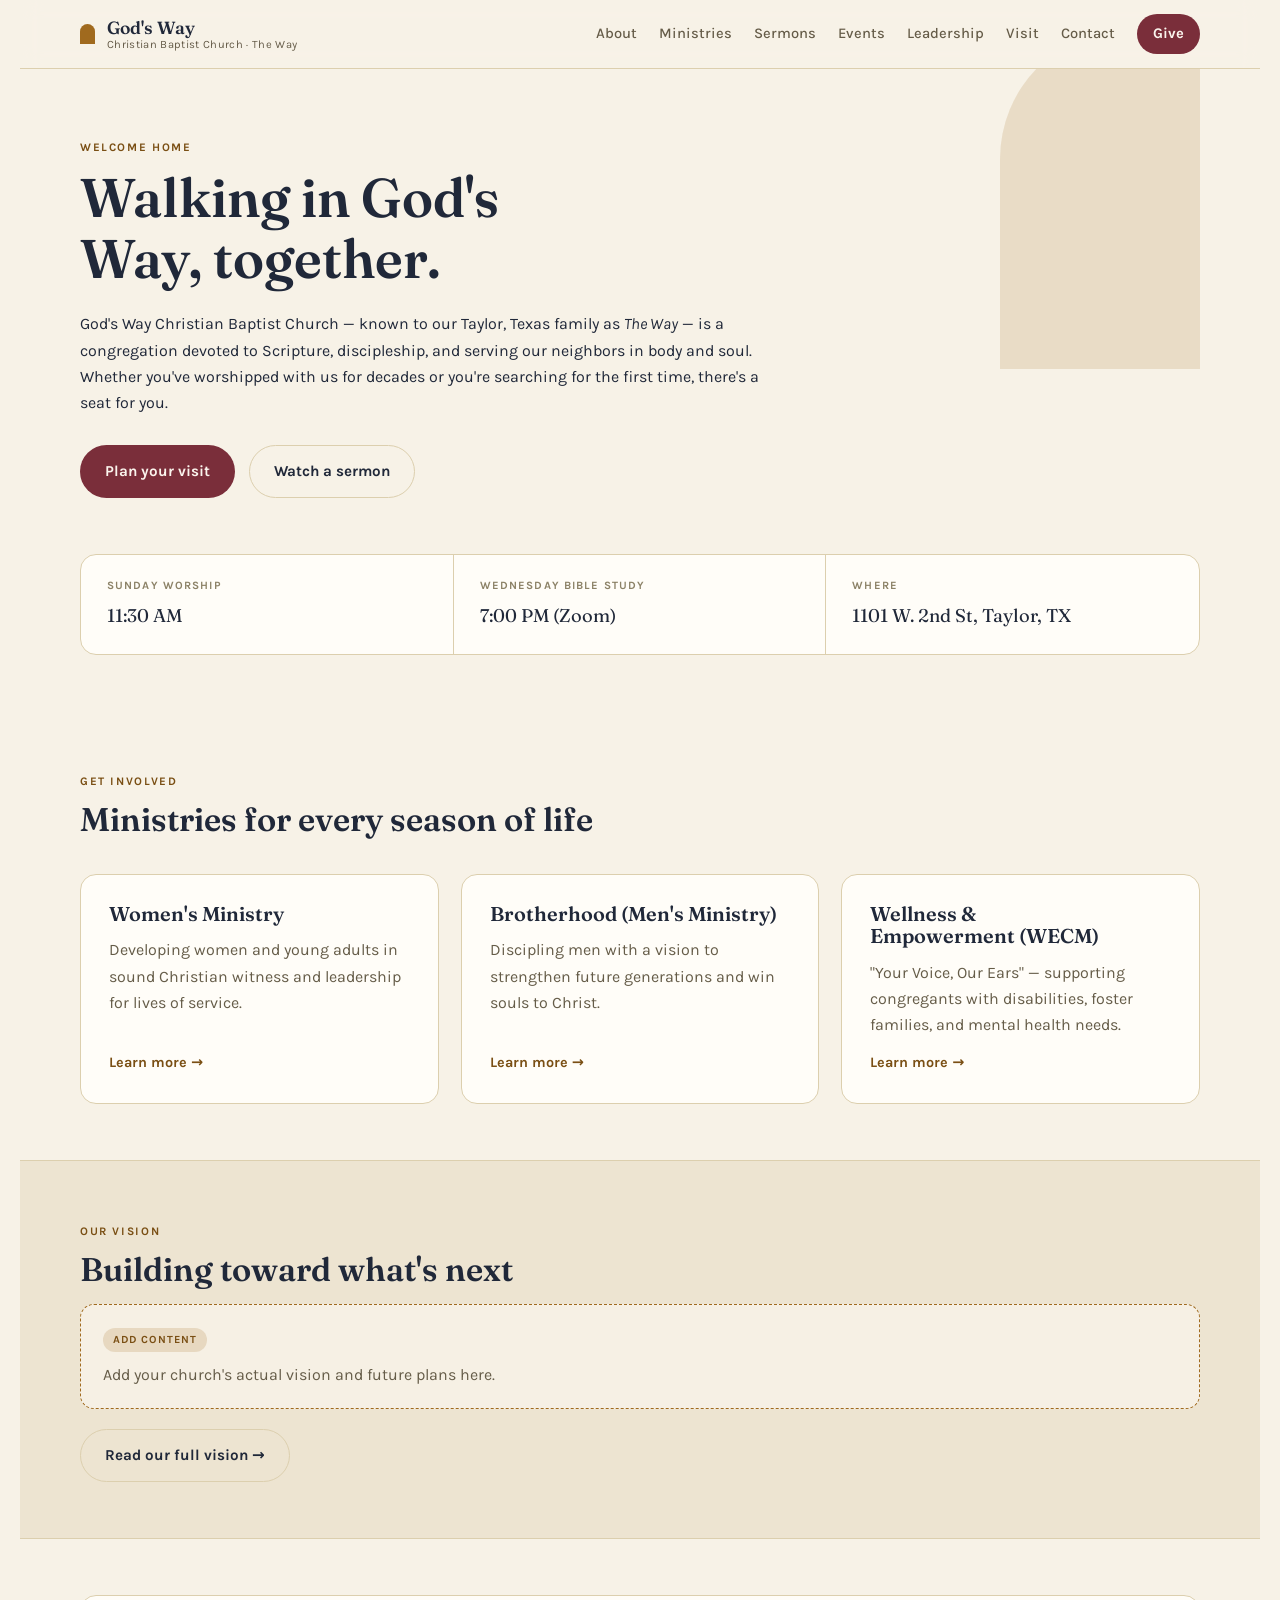
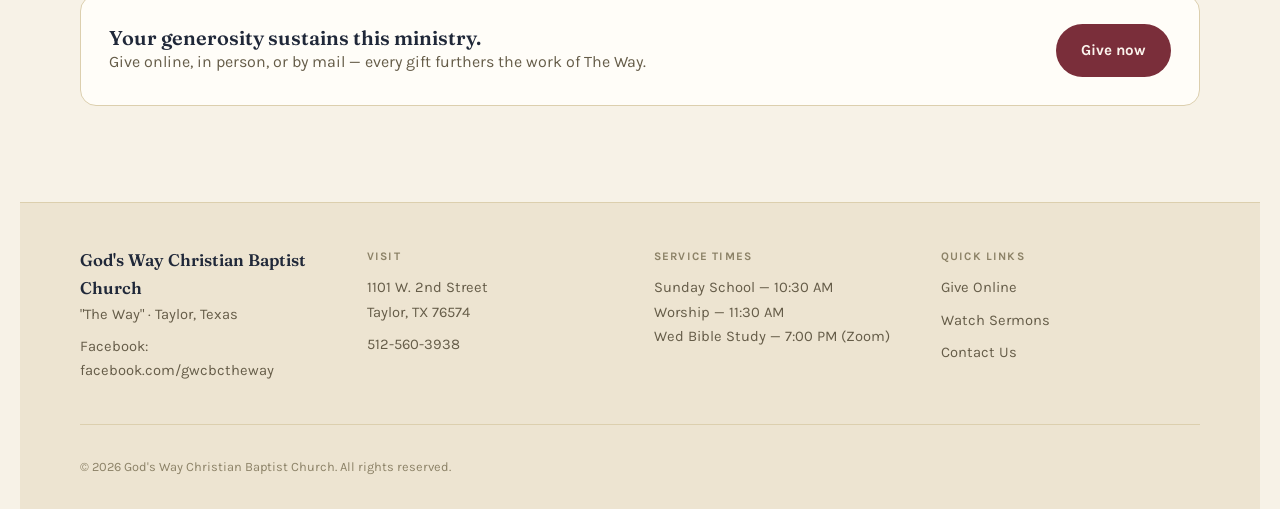
==== index.html @ 99617166 "Initial site build for God's Way Christian Baptist Church Static HTML/CSS site matching the content " ====
<!doctype html>
<html lang="en">
<head>
<meta charset="UTF-8">
<meta name="viewport" content="width=device-width, initial-scale=1.0">
<title>God's Way Christian Baptist Church</title>
<meta name="description" content="God's Way Christian Baptist Church (\"The Way\") in Taylor, Texas — Sunday worship, ministries, sermons, and online giving.">
<link rel="preconnect" href="https://fonts.googleapis.com">
<link rel="stylesheet" href="https://fonts.googleapis.com/css2?family=Fraunces:ital,wght@0,500;0,600;1,500&family=Karla:wght@400;500;700&display=swap">
<link rel="stylesheet" href="styles.css">
</head>
<body>

<header class="site-header">
  <div class="wrap header-inner">
    <a class="brand" href="index.html">
      <span class="brand-mark" aria-hidden="true"></span>
      <span class="brand-text">
        <span class="brand-name">God's Way</span>
        <span class="brand-sub">Christian Baptist Church &middot; The Way</span>
      </span>
    </a>
    <nav class="site-nav" aria-label="Primary">
      <a href="about.html">About</a>
      <a href="ministries.html">Ministries</a>
      <a href="sermons.html">Sermons</a>
      <a href="events.html">Events</a>
      <a href="staff.html">Leadership</a>
      <a href="visit.html">Visit</a>
      <a href="contact.html">Contact</a>
      <a class="nav-give" href="give.html">Give</a>
    </nav>
  </div>
</header>

<main>

  <section class="hero wrap">
    <div class="hero-arch" aria-hidden="true"></div>
    <div class="hero-content">
      <span class="eyebrow">Welcome Home</span>
      <h1>Walking in God's Way, together.</h1>
      <p class="wide">God's Way Christian Baptist Church — known to our Taylor, Texas family as <em>The Way</em> — is a congregation devoted to Scripture, discipleship, and serving our neighbors in body and soul. Whether you've worshipped with us for decades or you're searching for the first time, there's a seat for you.</p>
      <div class="hero-actions">
        <a class="btn btn-primary" href="visit.html">Plan your visit</a>
        <a class="btn btn-ghost" href="sermons.html">Watch a sermon</a>
      </div>
    </div>
  </section>

  <div class="wrap">
    <div class="info-strip">
      <div class="info-item">
        <div class="info-label">Sunday Worship</div>
        <div class="info-value">11:30 AM</div>
      </div>
      <div class="info-item">
        <div class="info-label">Wednesday Bible Study</div>
        <div class="info-value">7:00 PM (Zoom)</div>
      </div>
      <div class="info-item">
        <div class="info-label">Where</div>
        <div class="info-value">1101 W. 2nd St, Taylor, TX</div>
      </div>
    </div>
  </div>

  <section class="block">
    <div class="wrap">
      <div class="section-head">
        <span class="eyebrow">Get Involved</span>
        <h2>Ministries for every season of life</h2>
      </div>
      <div class="grid-3">
        <div class="card">
          <h3>Women's Ministry</h3>
          <p>Developing women and young adults in sound Christian witness and leadership for lives of service.</p>
          <a class="more" href="ministries.html#womens">Learn more &rarr;</a>
        </div>
        <div class="card">
          <h3>Brotherhood (Men's Ministry)</h3>
          <p>Discipling men with a vision to strengthen future generations and win souls to Christ.</p>
          <a class="more" href="ministries.html#brotherhood">Learn more &rarr;</a>
        </div>
        <div class="card">
          <h3>Wellness &amp; Empowerment (WECM)</h3>
          <p>"Your Voice, Our Ears" — supporting congregants with disabilities, foster families, and mental health needs.</p>
          <a class="more" href="ministries.html#wecm">Learn more &rarr;</a>
        </div>
      </div>
    </div>
  </section>

  <section class="block alt">
    <div class="wrap">
      <span class="eyebrow">Our Vision</span>
      <h2>Building toward what's next</h2>
      <div class="needs-content">
        <span class="tag">Add Content</span>
        <p>Add your church's actual vision and future plans here.</p>
      </div>
      <a class="btn btn-ghost" style="margin-top:20px;" href="about.html">Read our full vision &rarr;</a>
    </div>
  </section>

  <section class="block">
    <div class="wrap">
      <div class="card" style="flex-direction:row; align-items:center; justify-content:space-between; flex-wrap:wrap; gap:20px;">
        <div>
          <h3>Your generosity sustains this ministry.</h3>
          <p>Give online, in person, or by mail — every gift furthers the work of The Way.</p>
        </div>
        <a class="btn btn-primary" href="give.html">Give now</a>
      </div>
    </div>
  </section>

</main>

<footer class="site-footer">
  <div class="wrap footer-grid">
    <div class="footer-col">
      <span class="brand-name">God's Way Christian Baptist Church</span>
      <p>"The Way" &middot; Taylor, Texas</p>
      <p>Facebook: <a href="https://www.facebook.com/gwcbctheway/" target="_blank" rel="noopener">facebook.com/gwcbctheway</a></p>
    </div>
    <div class="footer-col">
      <span class="footer-heading">Visit</span>
      <p>1101 W. 2nd Street<br>Taylor, TX 76574</p>
      <p><a href="tel:+15125603938">512-560-3938</a></p>
    </div>
    <div class="footer-col">
      <span class="footer-heading">Service Times</span>
      <p>Sunday School — 10:30 AM<br>Worship — 11:30 AM<br>Wed Bible Study — 7:00 PM (Zoom)</p>
    </div>
    <div class="footer-col">
      <span class="footer-heading">Quick Links</span>
      <p><a href="give.html">Give Online</a></p>
      <p><a href="sermons.html">Watch Sermons</a></p>
      <p><a href="contact.html">Contact Us</a></p>
    </div>
  </div>
  <div class="wrap footer-bottom">
    <p>&copy; <span id="year"></span> God's Way Christian Baptist Church. All rights reserved.</p>
  </div>
</footer>

<script>document.getElementById('year').textContent = new Date().getFullYear();</script>
</body>
</html>
---- styles.css ----
/* God's Way Christian Baptist Church — shared styles */

:root {
  color-scheme: light dark;

  --bg: #F7F2E7;
  --bg-alt: #EDE4D1;
  --surface: #FFFDF8;
  --ink: #202839;
  --ink-soft: #655C48;
  --ink-faint: #8C8267;
  --accent: #A06A1E;
  --accent-strong: #7A4F14;
  --wine: #7A2E3A;
  --wine-strong: #5E2029;
  --border: #DCCFAE;
  --focus: #3A6E8F;

  --font-display: 'Fraunces', 'Iowan Old Style', Georgia, serif;
  --font-body: 'Karla', 'Segoe UI', system-ui, sans-serif;
}

@media (prefers-color-scheme: dark) {
  :root:not([data-theme="light"]) {
    --bg: #161A22;
    --bg-alt: #1E232D;
    --surface: #1B2029;
    --ink: #EDE7D8;
    --ink-soft: #B6AD96;
    --ink-faint: #837A64;
    --accent: #DBA955;
    --accent-strong: #EFC784;
    --wine: #D38090;
    --wine-strong: #E6A3B0;
    --border: #333A47;
    --focus: #7FB6D9;
  }
}

:root[data-theme="dark"] {
  --bg: #161A22;
  --bg-alt: #1E232D;
  --surface: #1B2029;
  --ink: #EDE7D8;
  --ink-soft: #B6AD96;
  --ink-faint: #837A64;
  --accent: #DBA955;
  --accent-strong: #EFC784;
  --wine: #D38090;
  --wine-strong: #E6A3B0;
  --border: #333A47;
  --focus: #7FB6D9;
}

* { box-sizing: border-box; }

html { -webkit-text-size-adjust: 100%; }

body {
  margin: 0;
  background: var(--bg);
  color: var(--ink);
  font-family: var(--font-body);
  font-size: 16px;
  line-height: 1.65;
  padding-inline: 20px;
}

h1, h2, h3 {
  font-family: var(--font-display);
  font-weight: 600;
  line-height: 1.12;
  text-wrap: balance;
  margin: 0 0 0.5em;
  color: var(--ink);
}

h1 { font-size: clamp(2.1rem, 5vw, 3.4rem); }
h2 { font-size: clamp(1.5rem, 3vw, 2.05rem); }
h3 { font-size: 1.25rem; }

p { max-width: 62ch; }
p.wide { max-width: 72ch; }

a { color: inherit; }

.eyebrow {
  display: inline-block;
  font-family: var(--font-body);
  font-weight: 700;
  font-size: 0.72rem;
  letter-spacing: 0.14em;
  text-transform: uppercase;
  color: var(--accent-strong);
  margin-bottom: 0.9em;
}

.wrap {
  max-width: 1120px;
  margin-inline: auto;
}

/* ---------- Header ---------- */

.site-header {
  position: sticky;
  top: 0;
  z-index: 20;
  background: color-mix(in srgb, var(--bg) 88%, transparent);
  backdrop-filter: blur(10px);
  border-bottom: 1px solid var(--border);
  padding-block: 14px;
}

.header-inner {
  display: flex;
  align-items: center;
  justify-content: space-between;
  gap: 24px;
  flex-wrap: wrap;
}

.brand {
  display: flex;
  align-items: center;
  gap: 12px;
  text-decoration: none;
  color: var(--ink);
}

.brand-mark {
  width: 15px;
  height: 20px;
  border-radius: 7.5px 7.5px 0 0;
  background: var(--accent);
  flex-shrink: 0;
}

.brand-text { display: flex; flex-direction: column; line-height: 1.2; }
.brand-name { font-family: var(--font-display); font-weight: 600; font-size: 1.1rem; }
.brand-sub { font-size: 0.7rem; color: var(--ink-soft); letter-spacing: 0.03em; }

.site-nav {
  display: flex;
  align-items: center;
  gap: 22px;
  flex-wrap: wrap;
  font-size: 0.92rem;
  font-weight: 500;
}

.site-nav a { text-decoration: none; color: var(--ink-soft); }
.site-nav a:hover, .site-nav a:focus-visible { color: var(--ink); }

.nav-give {
  background: var(--wine);
  color: #FBF4ED !important;
  padding: 8px 16px;
  border-radius: 999px;
  font-weight: 700;
}
.nav-give:hover { background: var(--wine-strong); }

:focus-visible {
  outline: 2px solid var(--focus);
  outline-offset: 3px;
}

/* ---------- Hero ---------- */

.hero {
  padding-block: 64px 48px;
  position: relative;
  overflow: hidden;
}

.hero-arch {
  position: absolute;
  top: -40px;
  right: -60px;
  width: 260px;
  height: 340px;
  border-radius: 130px 130px 0 0;
  background: color-mix(in srgb, var(--accent) 16%, transparent);
  z-index: -1;
}

.hero-content { max-width: 680px; }

.hero h1 { margin-bottom: 0.4em; }

.hero-actions {
  display: flex;
  gap: 14px;
  flex-wrap: wrap;
  margin-top: 28px;
}

.btn {
  display: inline-block;
  padding: 13px 24px;
  border-radius: 999px;
  text-decoration: none;
  font-weight: 700;
  font-size: 0.95rem;
  border: 1px solid transparent;
  transition: transform 0.15s ease, background 0.15s ease;
}

.btn-primary { background: var(--wine); color: #FBF4ED; }
.btn-primary:hover { background: var(--wine-strong); }

.btn-ghost { border-color: var(--border); color: var(--ink); }
.btn-ghost:hover { border-color: var(--accent); color: var(--accent-strong); }

@media (prefers-reduced-motion: no-preference) {
  .btn:hover { transform: translateY(-1px); }
}
@media (prefers-reduced-motion: reduce) {
  * { animation: none !important; transition: none !important; }
}

/* ---------- Info strip ---------- */

.info-strip {
  display: flex;
  flex-wrap: wrap;
  gap: 0;
  background: var(--surface);
  border: 1px solid var(--border);
  border-radius: 16px;
  overflow: hidden;
  margin-block: 8px 56px;
}

.info-item {
  flex: 1 1 220px;
  padding: 22px 26px;
  border-right: 1px solid var(--border);
}
.info-item:last-child { border-right: none; }

.info-label {
  font-size: 0.7rem;
  letter-spacing: 0.1em;
  text-transform: uppercase;
  color: var(--ink-faint);
  font-weight: 700;
  margin-bottom: 6px;
}
.info-value { font-family: var(--font-display); font-size: 1.15rem; }

/* ---------- Sections ---------- */

section.block { padding-block: 56px; }
section.block.alt {
  background: var(--bg-alt);
  border-top: 1px solid var(--border);
  border-bottom: 1px solid var(--border);
}

.section-head { max-width: 680px; margin-bottom: 36px; }

/* ---------- Cards / grid ---------- */

.grid-3 {
  display: grid;
  grid-template-columns: repeat(3, 1fr);
  gap: 22px;
}
@media (max-width: 820px) { .grid-3 { grid-template-columns: 1fr; } }

.card {
  background: var(--surface);
  border: 1px solid var(--border);
  border-radius: 16px;
  padding: 28px;
  display: flex;
  flex-direction: column;
  gap: 12px;
}

.card h3 { margin-bottom: 0; }
.card p { margin: 0; color: var(--ink-soft); }
.card .more { margin-top: auto; font-weight: 700; color: var(--accent-strong); text-decoration: none; font-size: 0.9rem; }

/* ---------- Pull quote ---------- */

.pull-quote {
  font-family: var(--font-display);
  font-style: italic;
  font-size: clamp(1.3rem, 2.4vw, 1.7rem);
  max-width: 760px;
  line-height: 1.45;
  color: var(--ink);
  border-left: 3px solid var(--accent);
  padding-left: 24px;
  margin: 0;
}

/* ---------- Needs-content callouts ---------- */

.needs-content {
  border: 1.5px dashed var(--accent);
  background: color-mix(in srgb, var(--accent) 9%, var(--surface));
  border-radius: 14px;
  padding: 20px 22px;
}
.needs-content .tag {
  display: inline-block;
  font-size: 0.68rem;
  font-weight: 700;
  letter-spacing: 0.1em;
  text-transform: uppercase;
  color: var(--accent-strong);
  background: color-mix(in srgb, var(--accent) 18%, transparent);
  padding: 3px 10px;
  border-radius: 999px;
  margin-bottom: 10px;
}
.needs-content p { color: var(--ink-soft); margin: 0; }

.photo-placeholder {
  aspect-ratio: 4 / 3;
  border-radius: 14px;
  border: 1.5px dashed var(--border);
  background: var(--bg-alt);
  display: flex;
  align-items: center;
  justify-content: center;
  color: var(--ink-faint);
  font-size: 0.85rem;
  text-align: center;
  padding: 16px;
}

/* ---------- Lists ---------- */

.plain-list { list-style: none; margin: 0; padding: 0; display: flex; flex-direction: column; gap: 14px; }
.plain-list li {
  display: flex;
  gap: 14px;
  align-items: baseline;
  padding: 14px 0;
  border-bottom: 1px solid var(--border);
}
.plain-list li:last-child { border-bottom: none; }
.plain-list .bullet { color: var(--accent); font-weight: 700; flex-shrink: 0; }

/* ---------- Forms ---------- */

.form-grid { display: flex; flex-direction: column; gap: 18px; max-width: 520px; }
label { font-weight: 700; font-size: 0.88rem; display: block; margin-bottom: 6px; }
input, textarea {
  width: 100%;
  font: inherit;
  padding: 11px 14px;
  border-radius: 10px;
  border: 1px solid var(--border);
  background: var(--surface);
  color: var(--ink);
}
textarea { min-height: 130px; resize: vertical; }
input:focus-visible, textarea:focus-visible { outline: 2px solid var(--focus); outline-offset: 1px; }

/* ---------- Map ---------- */

.map-frame {
  border: 1px solid var(--border);
  border-radius: 16px;
  overflow: hidden;
  aspect-ratio: 16 / 9;
  width: 100%;
}
.map-frame iframe { width: 100%; height: 100%; border: 0; display: block; }

/* ---------- Footer ---------- */

.site-footer {
  background: var(--bg-alt);
  border-top: 1px solid var(--border);
  margin-top: 40px;
  padding-block: 44px 20px;
}

.footer-grid {
  display: grid;
  grid-template-columns: repeat(4, 1fr);
  gap: 28px;
}
@media (max-width: 760px) { .footer-grid { grid-template-columns: 1fr 1fr; } }
@media (max-width: 460px) { .footer-grid { grid-template-columns: 1fr; } }

.footer-col p { font-size: 0.92rem; color: var(--ink-soft); margin: 0 0 8px; max-width: none; }
.footer-col a { text-decoration: none; }
.footer-col a:hover { color: var(--accent-strong); }
.footer-heading {
  display: block;
  font-size: 0.72rem;
  letter-spacing: 0.1em;
  text-transform: uppercase;
  font-weight: 700;
  color: var(--ink-faint);
  margin-bottom: 10px;
}
.footer-col .brand-name { font-family: var(--font-display); font-size: 1.05rem; color: var(--ink); }

.footer-bottom {
  border-top: 1px solid var(--border);
  margin-top: 32px;
  padding-top: 18px;
  font-size: 0.8rem;
  color: var(--ink-faint);
}

/* ---------- Page header (non-home) ---------- */

.page-head { padding-block: 48px 40px; }
.page-head p { color: var(--ink-soft); }

/* ---------- Anchors offset for sticky header ---------- */
[id] { scroll-margin-top: 90px; }

hr.rule { border: none; border-top: 1px solid var(--border); margin: 40px 0; }
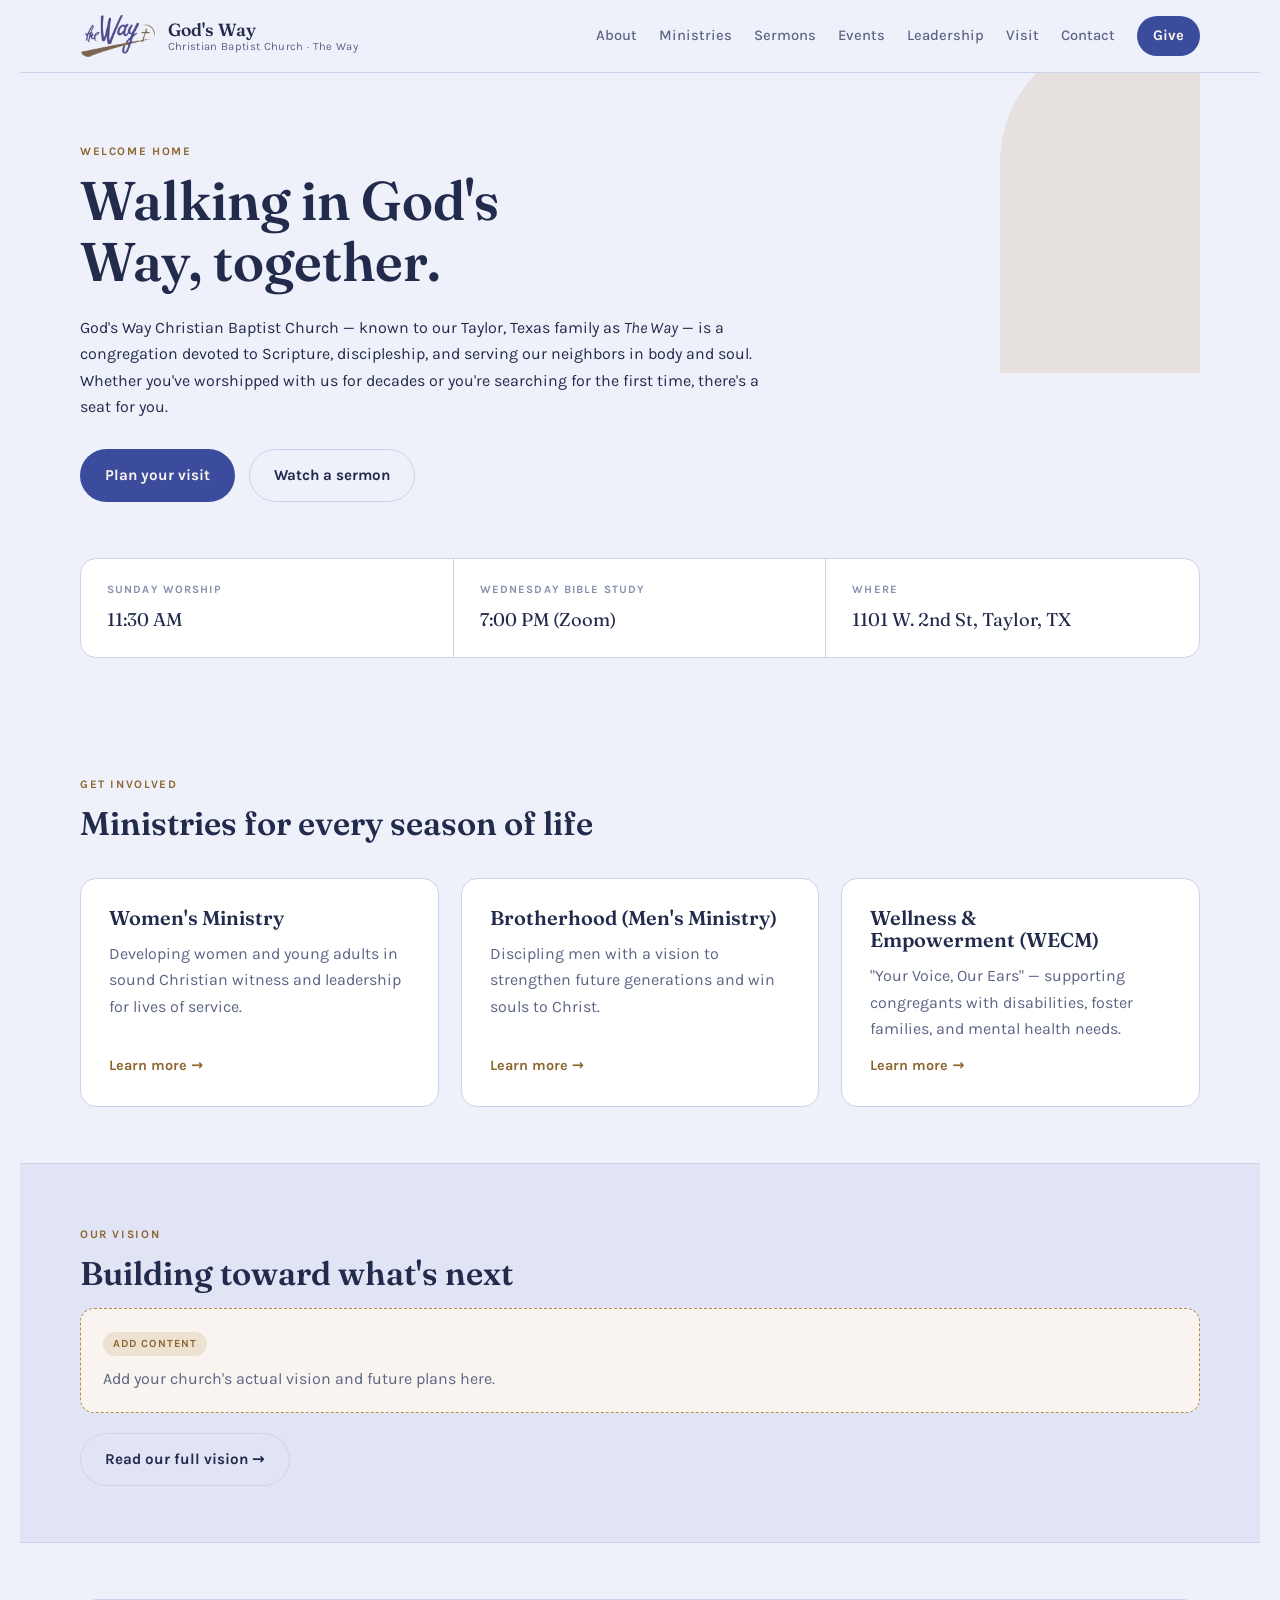
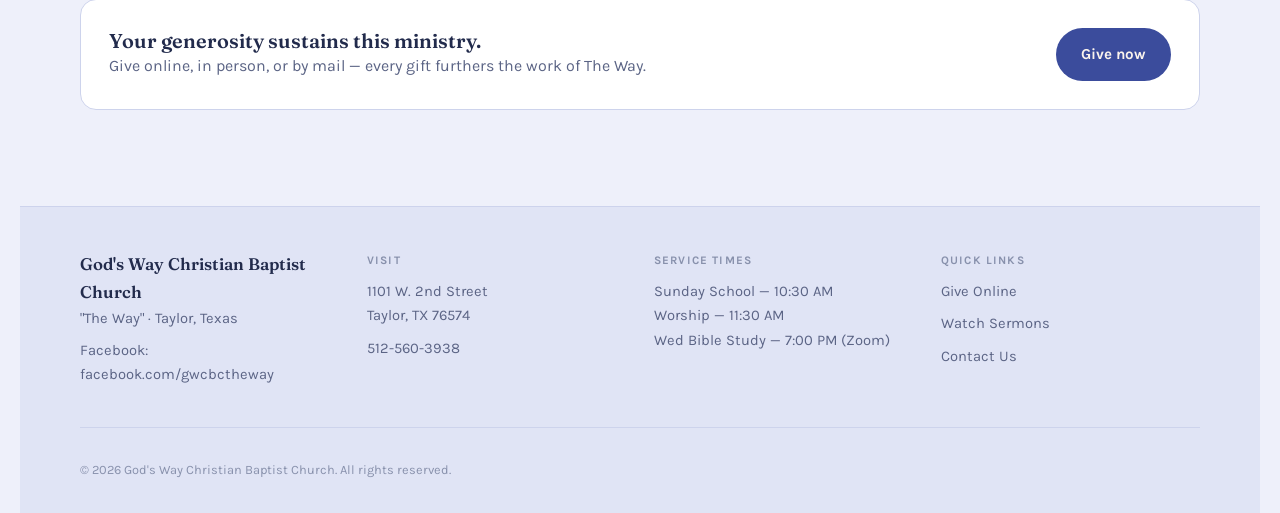
==== commit 495ffff6: "Switch to blue palette matching app branding, add "the Way" logo Replace warm cream/brass palette wi" ====
--- a/index.html
+++ b/index.html
@@ -14,7 +14,9 @@
 <header class="site-header">
   <div class="wrap header-inner">
     <a class="brand" href="index.html">
-      <span class="brand-mark" aria-hidden="true"></span>
+      <span class="brand-logo-chip">
+        <img class="brand-logo" src="assets/logo.png" alt="The Way — God's Way Christian Baptist Church">
+      </span>
       <span class="brand-text">
         <span class="brand-name">God's Way</span>
         <span class="brand-sub">Christian Baptist Church &middot; The Way</span>
--- a/styles.css
+++ b/styles.css
@@ -3,18 +3,18 @@
 :root {
   color-scheme: light dark;
 
-  --bg: #F7F2E7;
-  --bg-alt: #EDE4D1;
-  --surface: #FFFDF8;
-  --ink: #202839;
-  --ink-soft: #655C48;
-  --ink-faint: #8C8267;
-  --accent: #A06A1E;
-  --accent-strong: #7A4F14;
-  --wine: #7A2E3A;
-  --wine-strong: #5E2029;
-  --border: #DCCFAE;
-  --focus: #3A6E8F;
+  --bg: #EEF0FA;
+  --bg-alt: #E0E4F5;
+  --surface: #FFFFFF;
+  --ink: #222B4C;
+  --ink-soft: #5B6485;
+  --ink-faint: #8891AC;
+  --accent: #B98A4A;
+  --accent-strong: #8E6630;
+  --wine: #3B4C9C;
+  --wine-strong: #2D3B7A;
+  --border: #CDD3EC;
+  --focus: #3B4C9C;
 
   --font-display: 'Fraunces', 'Iowan Old Style', Georgia, serif;
   --font-body: 'Karla', 'Segoe UI', system-ui, sans-serif;
@@ -22,34 +22,34 @@
 
 @media (prefers-color-scheme: dark) {
   :root:not([data-theme="light"]) {
-    --bg: #161A22;
-    --bg-alt: #1E232D;
-    --surface: #1B2029;
-    --ink: #EDE7D8;
-    --ink-soft: #B6AD96;
-    --ink-faint: #837A64;
-    --accent: #DBA955;
-    --accent-strong: #EFC784;
-    --wine: #D38090;
-    --wine-strong: #E6A3B0;
-    --border: #333A47;
-    --focus: #7FB6D9;
+    --bg: #171B2E;
+    --bg-alt: #1F2440;
+    --surface: #1C2038;
+    --ink: #E4E7F7;
+    --ink-soft: #AAB0D4;
+    --ink-faint: #7B82A8;
+    --accent: #E0B274;
+    --accent-strong: #EFC98F;
+    --wine: #8491DB;
+    --wine-strong: #A3AEE6;
+    --border: #343B5E;
+    --focus: #8491DB;
   }
 }
 
 :root[data-theme="dark"] {
-  --bg: #161A22;
-  --bg-alt: #1E232D;
-  --surface: #1B2029;
-  --ink: #EDE7D8;
-  --ink-soft: #B6AD96;
-  --ink-faint: #837A64;
-  --accent: #DBA955;
-  --accent-strong: #EFC784;
-  --wine: #D38090;
-  --wine-strong: #E6A3B0;
-  --border: #333A47;
-  --focus: #7FB6D9;
+  --bg: #171B2E;
+  --bg-alt: #1F2440;
+  --surface: #1C2038;
+  --ink: #E4E7F7;
+  --ink-soft: #AAB0D4;
+  --ink-faint: #7B82A8;
+  --accent: #E0B274;
+  --accent-strong: #EFC98F;
+  --wine: #8491DB;
+  --wine-strong: #A3AEE6;
+  --border: #343B5E;
+  --focus: #8491DB;
 }
 
 * { box-sizing: border-box; }
@@ -128,12 +128,29 @@
   color: var(--ink);
 }
 
-.brand-mark {
-  width: 15px;
-  height: 20px;
-  border-radius: 7.5px 7.5px 0 0;
-  background: var(--accent);
+.brand-logo-chip {
+  display: flex;
+  align-items: center;
   flex-shrink: 0;
+}
+
+.brand-logo {
+  height: 44px;
+  width: auto;
+  display: block;
+}
+
+@media (prefers-color-scheme: dark) {
+  :root:not([data-theme="light"]) .brand-logo-chip {
+    background: #FFFFFF;
+    padding: 6px 12px;
+    border-radius: 10px;
+  }
+}
+:root[data-theme="dark"] .brand-logo-chip {
+  background: #FFFFFF;
+  padding: 6px 12px;
+  border-radius: 10px;
 }
 
 .brand-text { display: flex; flex-direction: column; line-height: 1.2; }
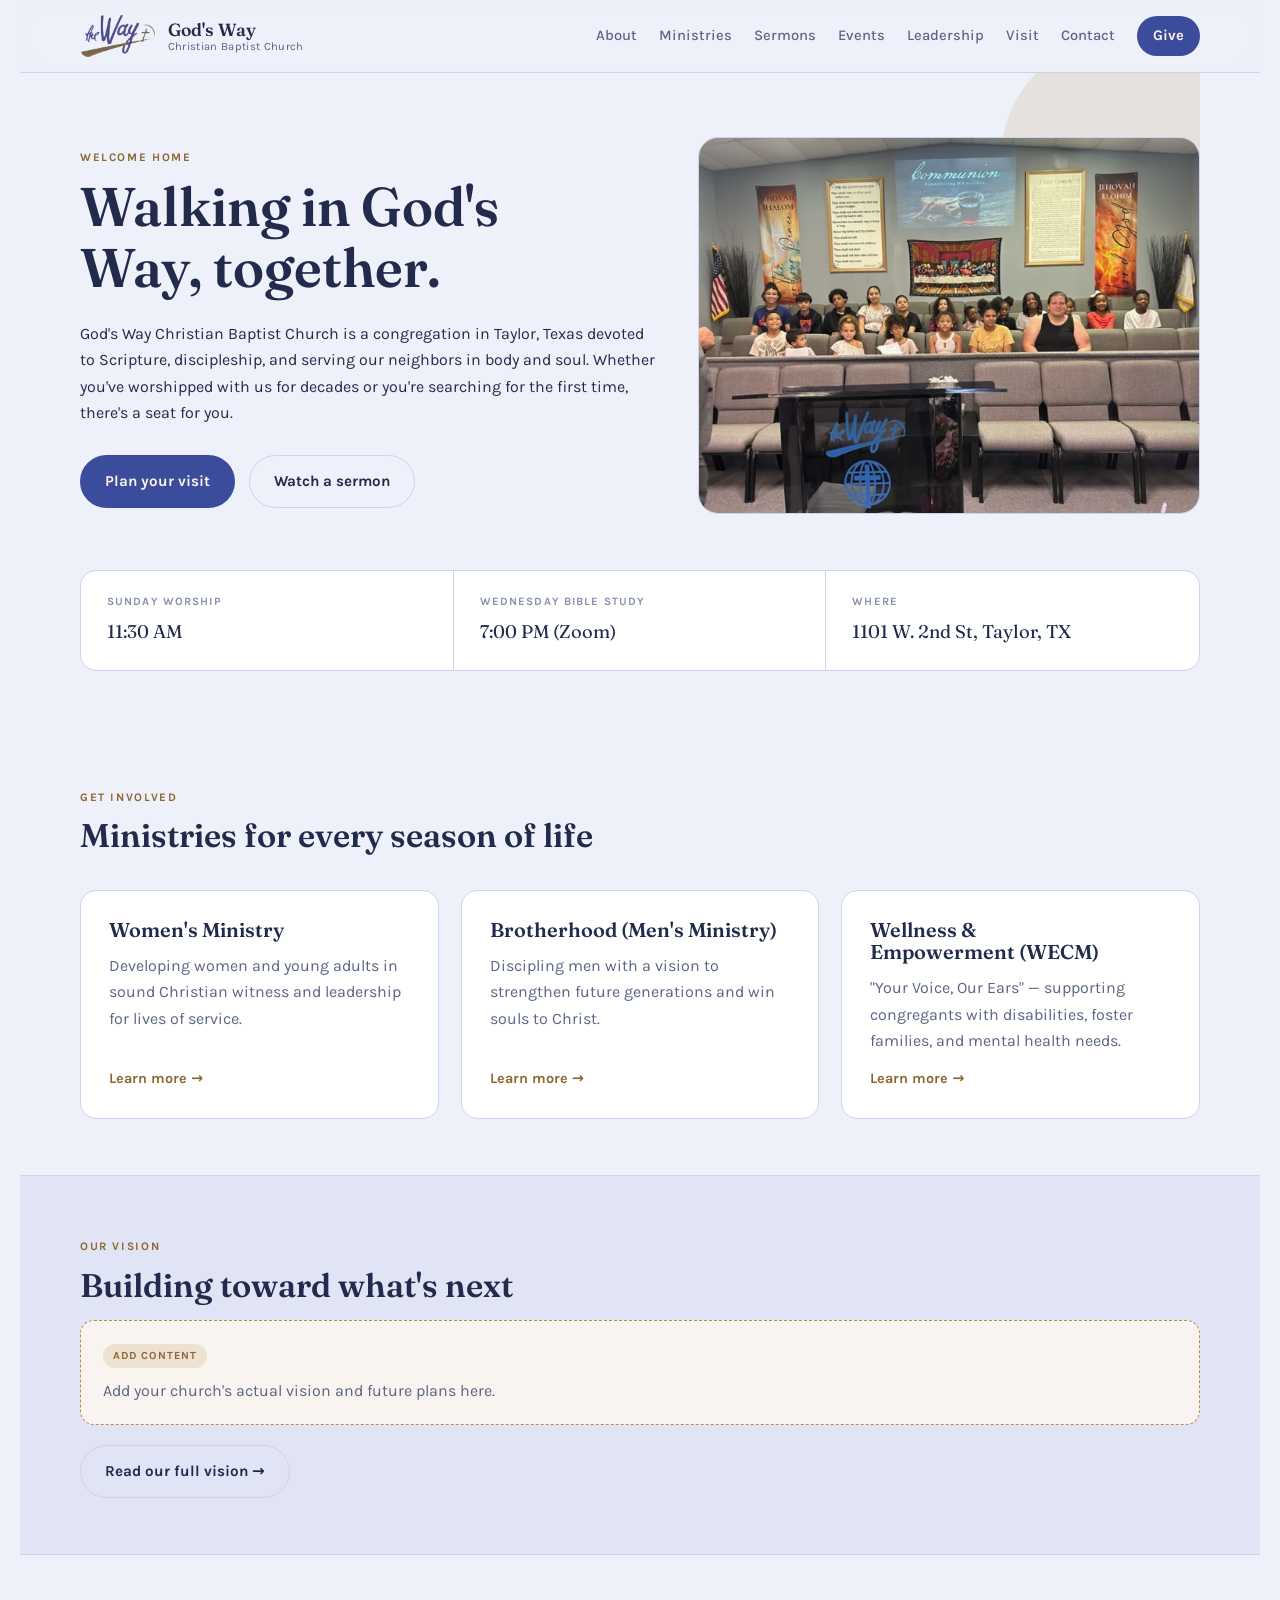
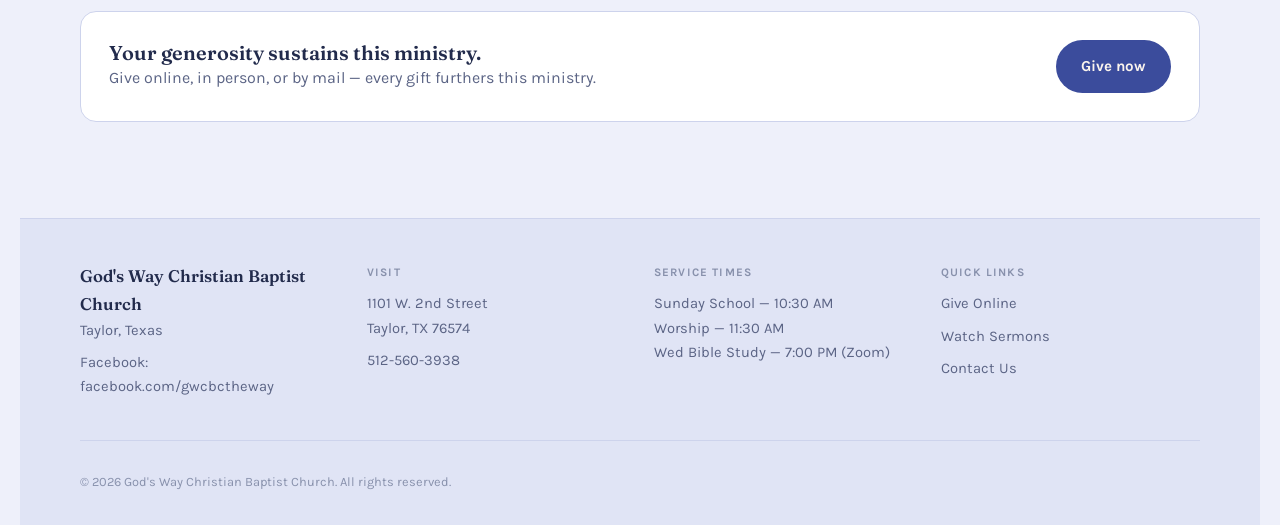
==== commit 74fc0510: "Remove "The Way" branding text, add congregation photo to hero Drop the written "known as The Way" p" ====
--- a/index.html
+++ b/index.html
@@ -4,7 +4,7 @@
 <meta charset="UTF-8">
 <meta name="viewport" content="width=device-width, initial-scale=1.0">
 <title>God's Way Christian Baptist Church</title>
-<meta name="description" content="God's Way Christian Baptist Church (\"The Way\") in Taylor, Texas — Sunday worship, ministries, sermons, and online giving.">
+<meta name="description" content="God's Way Christian Baptist Church in Taylor, Texas — Sunday worship, ministries, sermons, and online giving.">
 <link rel="preconnect" href="https://fonts.googleapis.com">
 <link rel="stylesheet" href="https://fonts.googleapis.com/css2?family=Fraunces:ital,wght@0,500;0,600;1,500&family=Karla:wght@400;500;700&display=swap">
 <link rel="stylesheet" href="styles.css">
@@ -15,11 +15,11 @@
   <div class="wrap header-inner">
     <a class="brand" href="index.html">
       <span class="brand-logo-chip">
-        <img class="brand-logo" src="assets/logo.png" alt="The Way — God's Way Christian Baptist Church">
+        <img class="brand-logo" src="assets/logo.png" alt="God's Way Christian Baptist Church logo">
       </span>
       <span class="brand-text">
         <span class="brand-name">God's Way</span>
-        <span class="brand-sub">Christian Baptist Church &middot; The Way</span>
+        <span class="brand-sub">Christian Baptist Church</span>
       </span>
     </a>
     <nav class="site-nav" aria-label="Primary">
@@ -39,13 +39,18 @@
 
   <section class="hero wrap">
     <div class="hero-arch" aria-hidden="true"></div>
-    <div class="hero-content">
-      <span class="eyebrow">Welcome Home</span>
-      <h1>Walking in God's Way, together.</h1>
-      <p class="wide">God's Way Christian Baptist Church — known to our Taylor, Texas family as <em>The Way</em> — is a congregation devoted to Scripture, discipleship, and serving our neighbors in body and soul. Whether you've worshipped with us for decades or you're searching for the first time, there's a seat for you.</p>
-      <div class="hero-actions">
-        <a class="btn btn-primary" href="visit.html">Plan your visit</a>
-        <a class="btn btn-ghost" href="sermons.html">Watch a sermon</a>
+    <div class="hero-grid">
+      <div class="hero-content">
+        <span class="eyebrow">Welcome Home</span>
+        <h1>Walking in God's Way, together.</h1>
+        <p class="wide">God's Way Christian Baptist Church is a congregation in Taylor, Texas devoted to Scripture, discipleship, and serving our neighbors in body and soul. Whether you've worshipped with us for decades or you're searching for the first time, there's a seat for you.</p>
+        <div class="hero-actions">
+          <a class="btn btn-primary" href="visit.html">Plan your visit</a>
+          <a class="btn btn-ghost" href="sermons.html">Watch a sermon</a>
+        </div>
+      </div>
+      <div class="hero-photo">
+        <img src="assets/congregation.jpg" alt="Congregation gathered for worship at God's Way Christian Baptist Church">
       </div>
     </div>
   </section>
@@ -110,7 +115,7 @@
       <div class="card" style="flex-direction:row; align-items:center; justify-content:space-between; flex-wrap:wrap; gap:20px;">
         <div>
           <h3>Your generosity sustains this ministry.</h3>
-          <p>Give online, in person, or by mail — every gift furthers the work of The Way.</p>
+          <p>Give online, in person, or by mail — every gift furthers this ministry.</p>
         </div>
         <a class="btn btn-primary" href="give.html">Give now</a>
       </div>
@@ -123,7 +128,7 @@
   <div class="wrap footer-grid">
     <div class="footer-col">
       <span class="brand-name">God's Way Christian Baptist Church</span>
-      <p>"The Way" &middot; Taylor, Texas</p>
+      <p>Taylor, Texas</p>
       <p>Facebook: <a href="https://www.facebook.com/gwcbctheway/" target="_blank" rel="noopener">facebook.com/gwcbctheway</a></p>
     </div>
     <div class="footer-col">
--- a/styles.css
+++ b/styles.css
@@ -202,7 +202,26 @@
   z-index: -1;
 }
 
+.hero-grid {
+  display: grid;
+  grid-template-columns: 1.15fr 1fr;
+  gap: 40px;
+  align-items: center;
+}
+@media (max-width: 860px) {
+  .hero-grid { grid-template-columns: 1fr; }
+}
+
 .hero-content { max-width: 680px; }
+
+.hero-photo img {
+  width: 100%;
+  aspect-ratio: 4 / 3;
+  object-fit: cover;
+  border-radius: 20px;
+  border: 1px solid var(--border);
+  display: block;
+}
 
 .hero h1 { margin-bottom: 0.4em; }
 
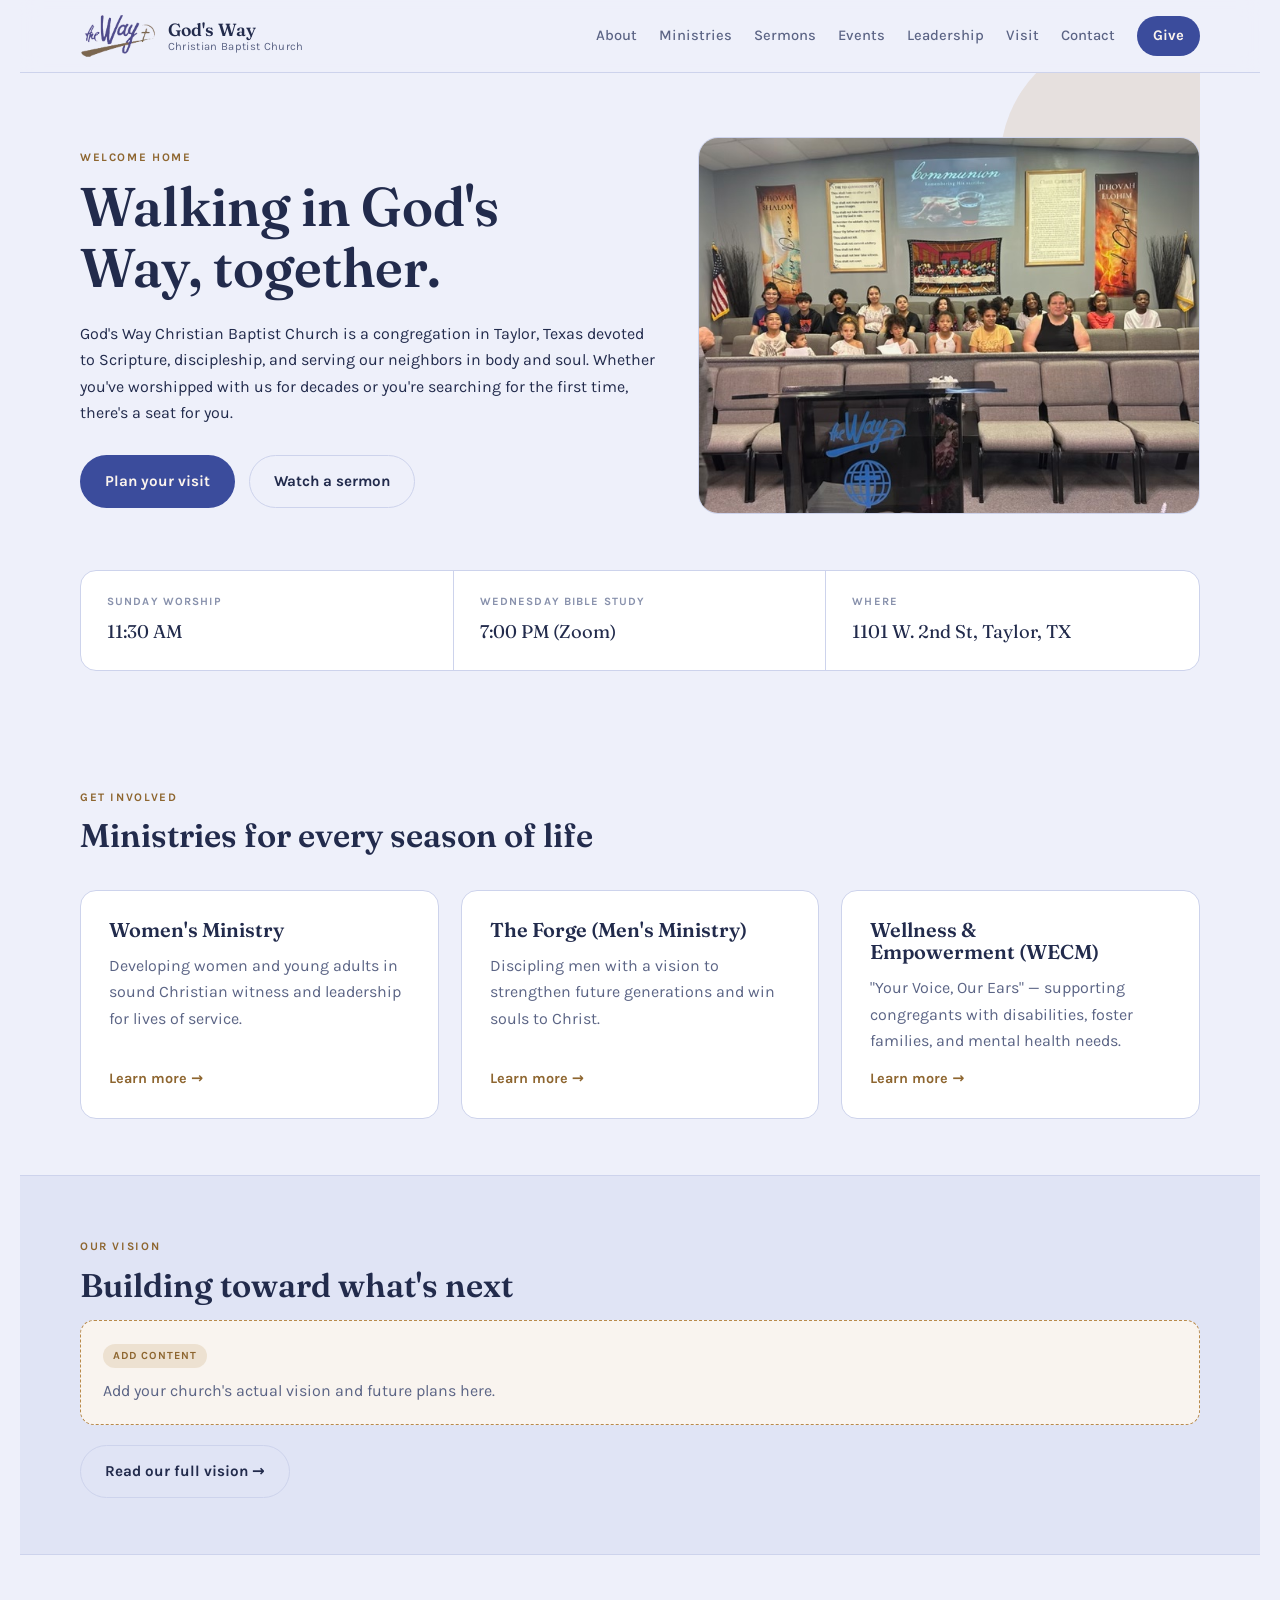
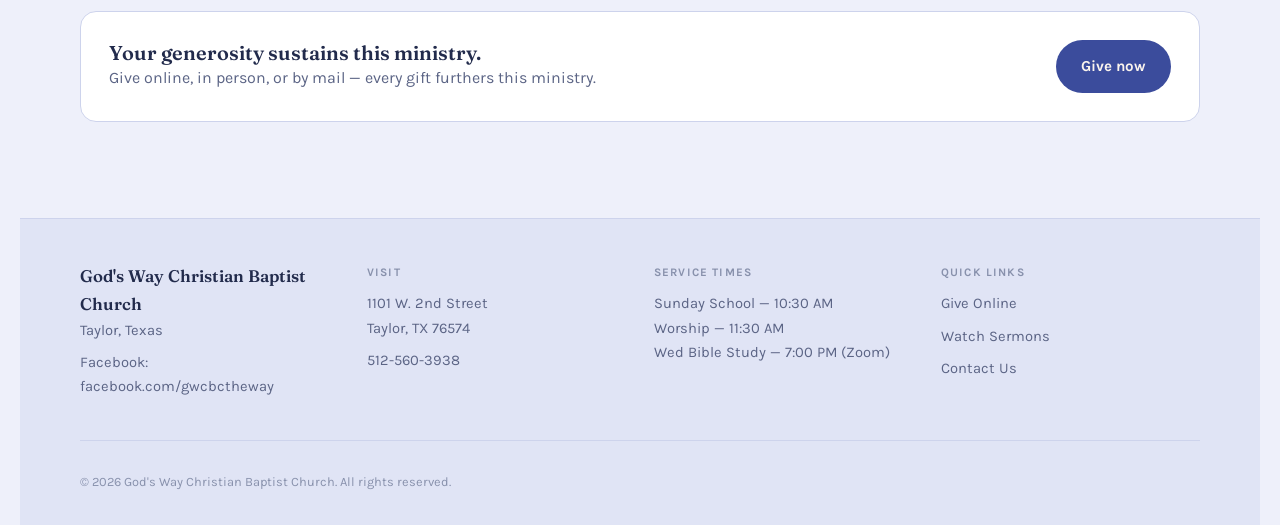
==== commit efcd3ed4: "Add leadership and Forge ministry photos, click-to-expand lightbox Replace all six leadership photo " ====
--- a/index.html
+++ b/index.html
@@ -50,7 +50,7 @@
         </div>
       </div>
       <div class="hero-photo">
-        <img src="assets/congregation.jpg" alt="Congregation gathered for worship at God's Way Christian Baptist Church">
+        <img class="zoomable" src="assets/congregation.jpg" alt="Congregation gathered for worship at God's Way Christian Baptist Church">
       </div>
     </div>
   </section>
@@ -85,7 +85,7 @@
           <a class="more" href="ministries.html#womens">Learn more &rarr;</a>
         </div>
         <div class="card">
-          <h3>Brotherhood (Men's Ministry)</h3>
+          <h3>The Forge (Men's Ministry)</h3>
           <p>Discipling men with a vision to strengthen future generations and win souls to Christ.</p>
           <a class="more" href="ministries.html#brotherhood">Learn more &rarr;</a>
         </div>
@@ -153,5 +153,6 @@
 </footer>
 
 <script>document.getElementById('year').textContent = new Date().getFullYear();</script>
+<script src="assets/lightbox.js"></script>
 </body>
 </html>
--- a/styles.css
+++ b/styles.css
@@ -356,6 +356,58 @@
 }
 .needs-content p { color: var(--ink-soft); margin: 0; }
 
+img.zoomable { cursor: zoom-in; }
+
+.lightbox-overlay {
+  position: fixed;
+  inset: 0;
+  background: rgba(10, 12, 20, 0.88);
+  display: flex;
+  align-items: center;
+  justify-content: center;
+  z-index: 100;
+  padding: 24px;
+  cursor: zoom-out;
+}
+.lightbox-overlay img {
+  max-width: 100%;
+  max-height: 100%;
+  border-radius: 12px;
+  box-shadow: 0 20px 60px rgba(0, 0, 0, 0.5);
+}
+
+.split-grid {
+  display: grid;
+  grid-template-columns: 1fr 1fr;
+  gap: 32px;
+  align-items: center;
+}
+@media (max-width: 760px) {
+  .split-grid { grid-template-columns: 1fr; }
+}
+.split-photo img {
+  width: 100%;
+  aspect-ratio: 4 / 3;
+  object-fit: cover;
+  border-radius: 16px;
+  border: 1px solid var(--border);
+  display: block;
+}
+
+.staff-photo {
+  aspect-ratio: 4 / 3;
+  border-radius: 14px;
+  border: 1px solid var(--border);
+  overflow: hidden;
+}
+.staff-photo img {
+  width: 100%;
+  height: 100%;
+  object-fit: cover;
+  object-position: top center;
+  display: block;
+}
+
 .photo-placeholder {
   aspect-ratio: 4 / 3;
   border-radius: 14px;
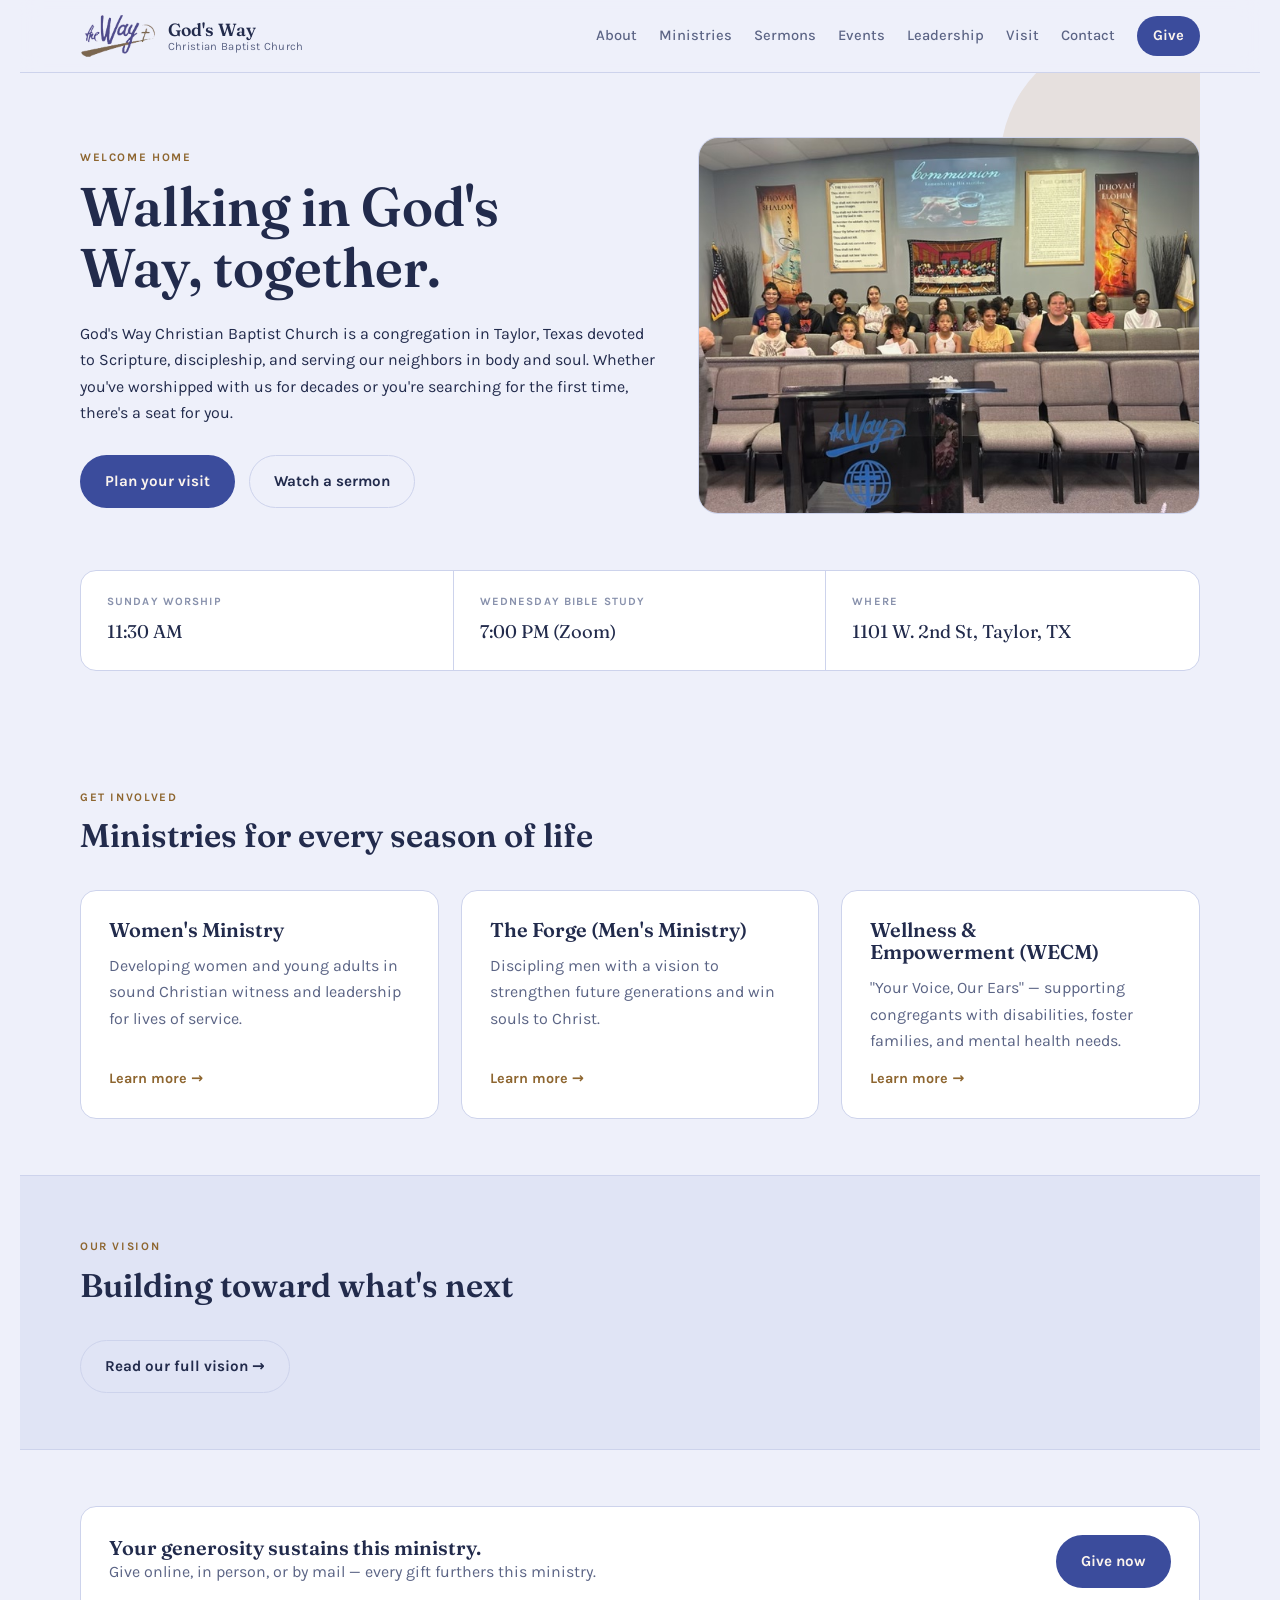
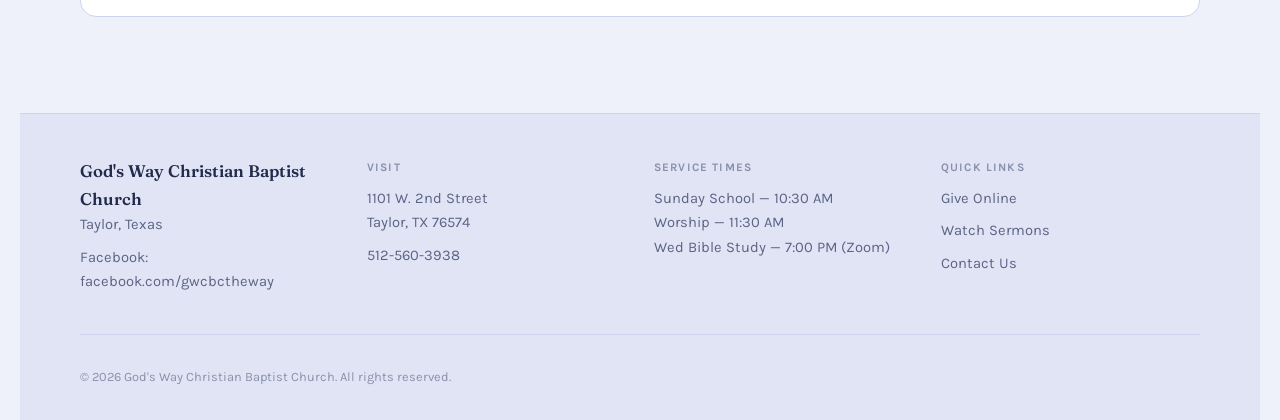
==== commit a21b7245: "Add kids/youth choir photo, hide unfilled content placeholders Hid "Add Content"/"Setup Needed" plac" ====
--- a/index.html
+++ b/index.html
@@ -102,10 +102,10 @@
     <div class="wrap">
       <span class="eyebrow">Our Vision</span>
       <h2>Building toward what's next</h2>
-      <div class="needs-content">
+      <!-- <div class="needs-content">
         <span class="tag">Add Content</span>
         <p>Add your church's actual vision and future plans here.</p>
-      </div>
+      </div> -->
       <a class="btn btn-ghost" style="margin-top:20px;" href="about.html">Read our full vision &rarr;</a>
     </div>
   </section>
--- a/styles.css
+++ b/styles.css
@@ -306,6 +306,13 @@
 }
 @media (max-width: 820px) { .grid-3 { grid-template-columns: 1fr; } }
 
+.grid-2 {
+  display: grid;
+  grid-template-columns: repeat(2, 1fr);
+  gap: 22px;
+}
+@media (max-width: 820px) { .grid-2 { grid-template-columns: 1fr; } }
+
 .card {
   background: var(--surface);
   border: 1px solid var(--border);
